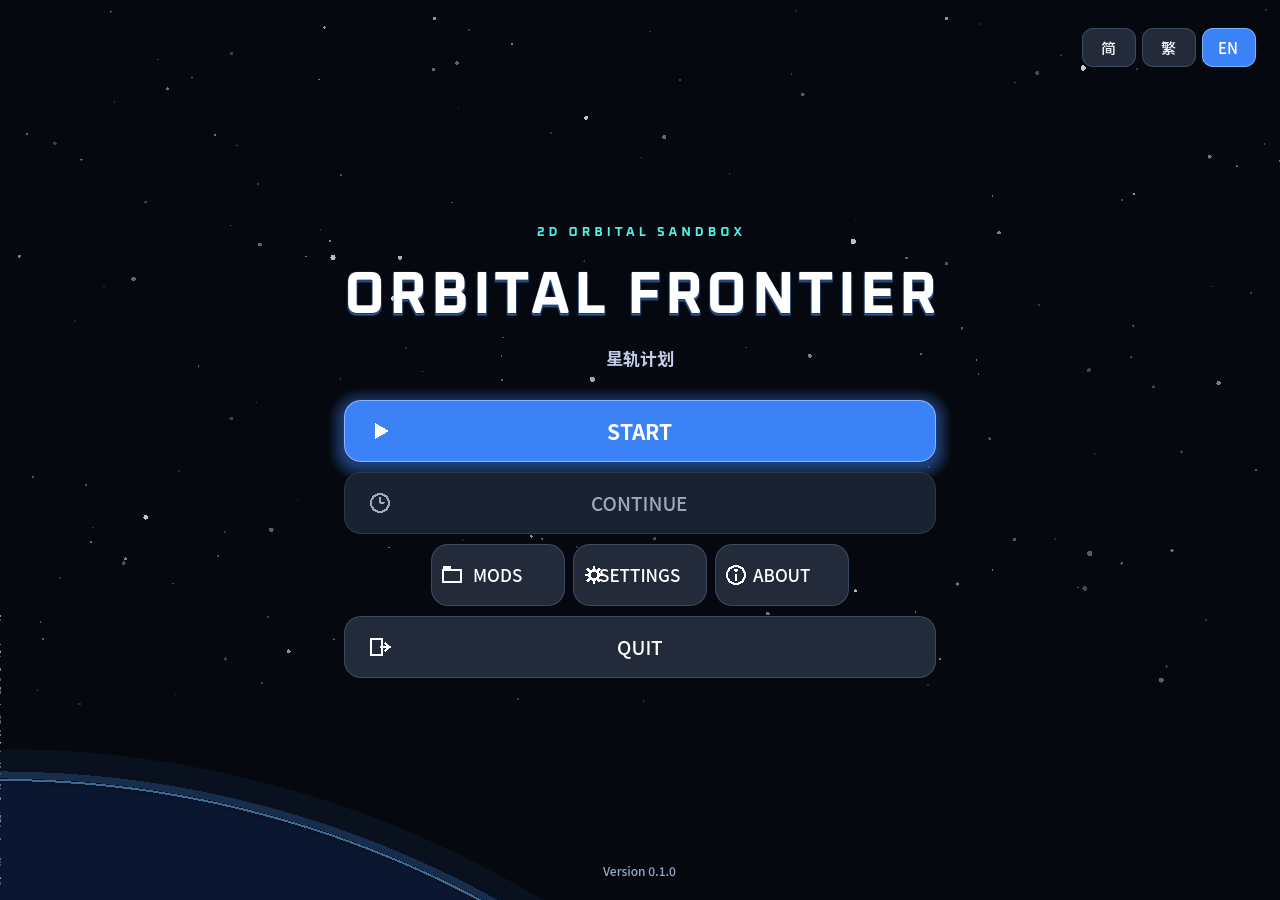
==== website/play/index.html @ 99273377 "feat: 星轨计划 ORBITAL FRONTIER — 2D 轨道航天沙盒（Godot 4.7） 一个原创的航天模拟游戏：自由组装多级火箭，在真实引力场中发射、重力转弯、 入轨、变轨与着陆。使用 " ====
<!DOCTYPE html>
<html lang="en">
	<head>
		<meta charset="utf-8">
		<meta name="viewport" content="width=device-width, user-scalable=no, initial-scale=1.0">
		<title>Orbital Frontier</title>
		<style>
html, body, #canvas {
	margin: 0;
	padding: 0;
	border: 0;
}

body {
	color: white;
	background-color: black;
	overflow: hidden;
	touch-action: none;
}

#canvas {
	display: block;
}

#canvas:focus {
	outline: none;
}

#status, #status-splash, #status-progress {
	position: absolute;
	left: 0;
	right: 0;
}

#status, #status-splash {
	top: 0;
	bottom: 0;
}

#status {
	background-color: #06080f;
	display: flex;
	flex-direction: column;
	justify-content: center;
	align-items: center;
	visibility: hidden;
}

#status-splash {
	max-height: 100%;
	max-width: 100%;
	margin: auto;
}

#status-splash.show-image--false {
	display: none;
}

#status-splash.fullsize--true {
	height: 100%;
	width: 100%;
	object-fit: contain;
}

#status-splash.use-filter--false {
	image-rendering: pixelated;
}

#status-progress, #status-notice {
	display: none;
}

#status-progress {
	bottom: 10%;
	width: 50%;
	margin: 0 auto;
}

#status-notice {
	background-color: #5b3943;
	border-radius: 0.5rem;
	border: 1px solid #9b3943;
	color: #e0e0e0;
	font-family: 'Noto Sans', 'Droid Sans', Arial, sans-serif;
	line-height: 1.3;
	margin: 0 2rem;
	overflow: hidden;
	padding: 1rem;
	text-align: center;
	z-index: 1;
}
		</style>
		<link id="-gd-engine-icon" rel="icon" type="image/png" href="index.icon.png" />
<link rel="apple-touch-icon" href="index.apple-touch-icon.png"/>

	</head>
	<body>
		<canvas id="canvas">
			Your browser does not support the canvas tag.
		</canvas>

		<noscript>
			Your browser does not support JavaScript.
		</noscript>

		<div id="status">
			<img id="status-splash" class="show-image--false fullsize--true use-filter--true" src="index.png" alt="">
			<progress id="status-progress"></progress>
			<div id="status-notice"></div>
		</div>

		<script src="index.js"></script>
		<script>
const GODOT_CONFIG = {"args":[],"canvasResizePolicy":2,"emscriptenPoolSize":8,"ensureCrossOriginIsolationHeaders":true,"executable":"index","experimentalVK":false,"fileSizes":{"index.pck":896152,"index.wasm":39514754},"focusCanvas":true,"gdextensionLibs":[],"godotPoolSize":4};
const GODOT_THREADS_ENABLED = false;
const engine = new Engine(GODOT_CONFIG);

(function () {
	const statusOverlay = document.getElementById('status');
	const statusProgress = document.getElementById('status-progress');
	const statusNotice = document.getElementById('status-notice');

	let initializing = true;
	let statusMode = '';

	function setStatusMode(mode) {
		if (statusMode === mode || !initializing) {
			return;
		}
		if (mode === 'hidden') {
			statusOverlay.remove();
			initializing = false;
			return;
		}
		statusOverlay.style.visibility = 'visible';
		statusProgress.style.display = mode === 'progress' ? 'block' : 'none';
		statusNotice.style.display = mode === 'notice' ? 'block' : 'none';
		statusMode = mode;
	}

	function setStatusNotice(text) {
		while (statusNotice.lastChild) {
			statusNotice.removeChild(statusNotice.lastChild);
		}
		const lines = text.split('\n');
		lines.forEach((line) => {
			statusNotice.appendChild(document.createTextNode(line));
			statusNotice.appendChild(document.createElement('br'));
		});
	}

	function displayFailureNotice(err) {
		console.error(err);
		if (err instanceof Error) {
			setStatusNotice(err.message);
		} else if (typeof err === 'string') {
			setStatusNotice(err);
		} else {
			setStatusNotice('An unknown error occurred.');
		}
		setStatusMode('notice');
		initializing = false;
	}

	const missing = Engine.getMissingFeatures({
		threads: GODOT_THREADS_ENABLED,
	});

	if (missing.length !== 0) {
		if (GODOT_CONFIG['serviceWorker'] && GODOT_CONFIG['ensureCrossOriginIsolationHeaders'] && 'serviceWorker' in navigator) {
			let serviceWorkerRegistrationPromise;
			try {
				serviceWorkerRegistrationPromise = navigator.serviceWorker.getRegistration();
			} catch (err) {
				serviceWorkerRegistrationPromise = Promise.reject(new Error('Service worker registration failed.'));
			}
			// There's a chance that installing the service worker would fix the issue
			Promise.race([
				serviceWorkerRegistrationPromise.then((registration) => {
					if (registration != null) {
						return Promise.reject(new Error('Service worker already exists.'));
					}
					return registration;
				}).then(() => engine.installServiceWorker()),
				// For some reason, `getRegistration()` can stall
				new Promise((resolve) => {
					setTimeout(() => resolve(), 2000);
				}),
			]).then(() => {
				// Reload if there was no error.
				window.location.reload();
			}).catch((err) => {
				console.error('Error while registering service worker:', err);
			});
		} else {
			// Display the message as usual
			const missingMsg = 'Error\nThe following features required to run Godot projects on the Web are missing:\n';
			displayFailureNotice(missingMsg + missing.join('\n'));
		}
	} else {
		setStatusMode('progress');
		engine.startGame({
			'onProgress': function (current, total) {
				if (current > 0 && total > 0) {
					statusProgress.value = current;
					statusProgress.max = total;
				} else {
					statusProgress.removeAttribute('value');
					statusProgress.removeAttribute('max');
				}
			},
		}).then(() => {
			setStatusMode('hidden');
		}, displayFailureNotice);
	}
}());
		</script>
	</body>
</html>
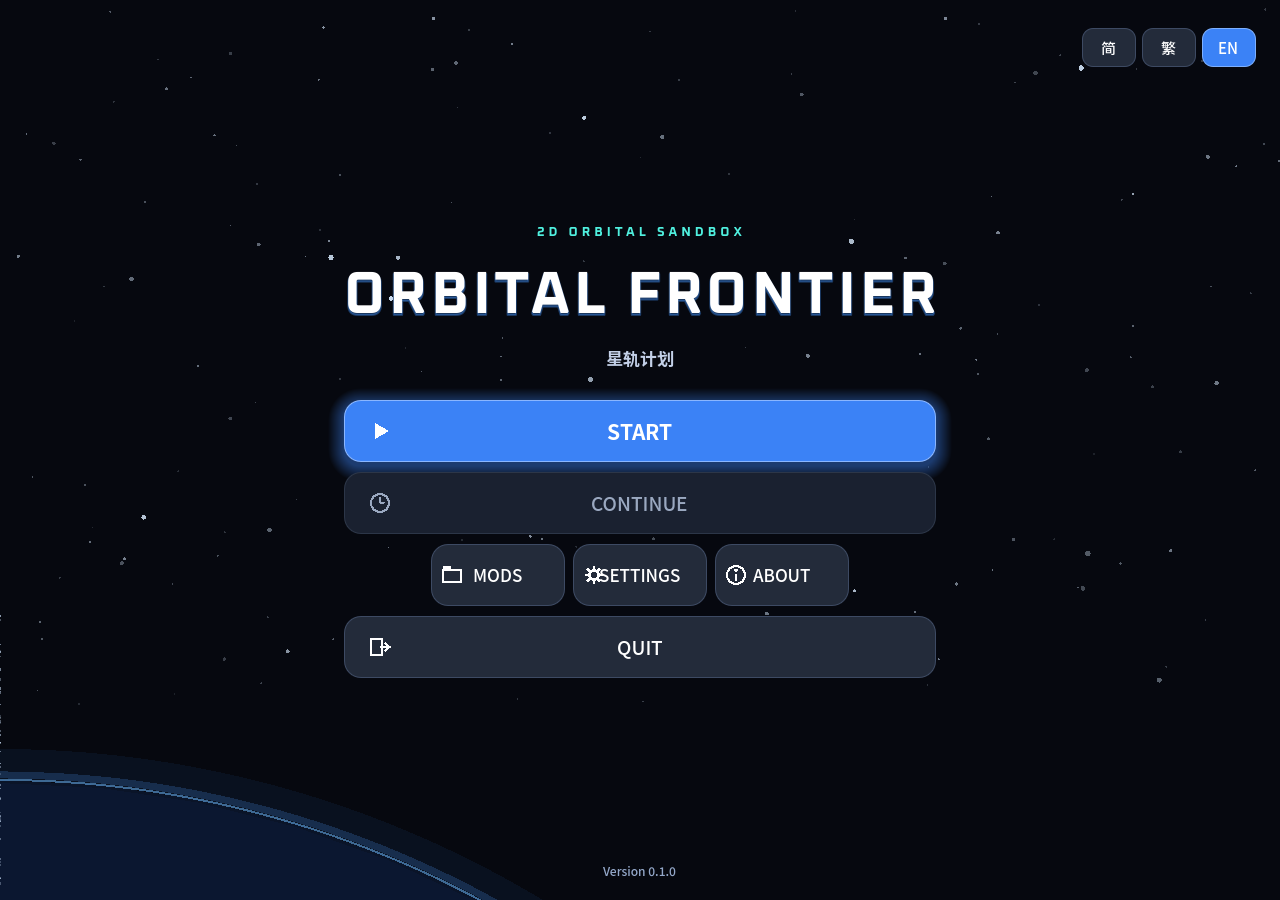
==== commit 97c89055: "refactor(ui): 统一全站视觉规范，重做官网 游戏内 UI - UiKit 新增尺寸/字号/圆角常量，以及 page_scaffold 统一页面骨架 - 设置 / 存档 / Mod / 关于" ====
--- a/website/play/index.html
+++ b/website/play/index.html
@@ -111,7 +111,7 @@
 
 		<script src="index.js"></script>
 		<script>
-const GODOT_CONFIG = {"args":[],"canvasResizePolicy":2,"emscriptenPoolSize":8,"ensureCrossOriginIsolationHeaders":true,"executable":"index","experimentalVK":false,"fileSizes":{"index.pck":896152,"index.wasm":39514754},"focusCanvas":true,"gdextensionLibs":[],"godotPoolSize":4};
+const GODOT_CONFIG = {"args":[],"canvasResizePolicy":2,"emscriptenPoolSize":8,"ensureCrossOriginIsolationHeaders":true,"executable":"index","experimentalVK":false,"fileSizes":{"index.pck":896568,"index.wasm":39514754},"focusCanvas":true,"gdextensionLibs":[],"godotPoolSize":4};
 const GODOT_THREADS_ENABLED = false;
 const engine = new Engine(GODOT_CONFIG);
 
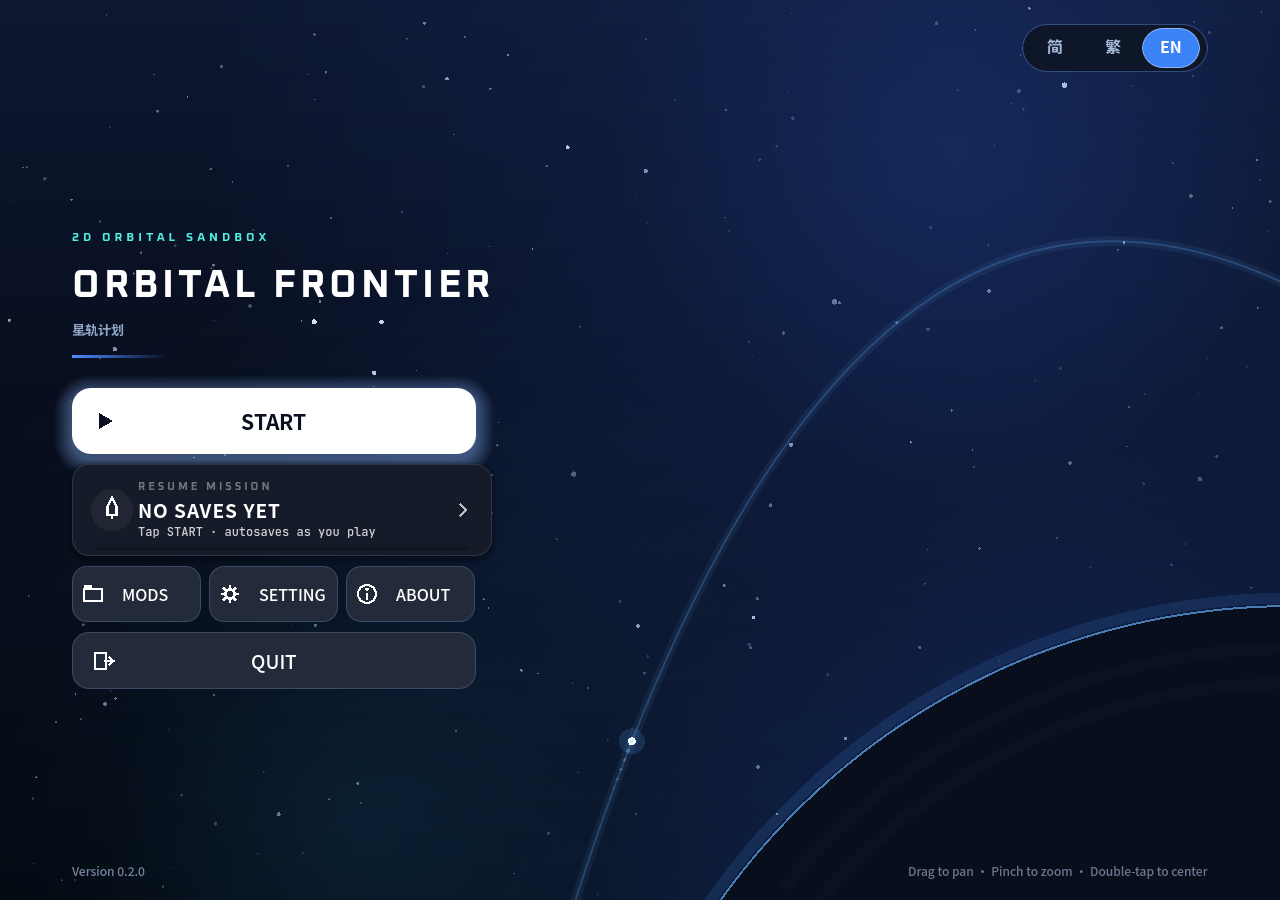
==== commit b0dc4493: "feat(ui): 主菜单重做、页面转场、触屏与动效全面升级 - 主菜单：左栏品牌 + 程序化轨道背景，存档摘要卡片，滑动语言切换，错峰入场 - 全局：页面滑入/缩放转场，按钮按压回弹 + 触感，启动" ====
--- a/website/play/index.html
+++ b/website/play/index.html
@@ -111,7 +111,7 @@
 
 		<script src="index.js"></script>
 		<script>
-const GODOT_CONFIG = {"args":[],"canvasResizePolicy":2,"emscriptenPoolSize":8,"ensureCrossOriginIsolationHeaders":true,"executable":"index","experimentalVK":false,"fileSizes":{"index.pck":896568,"index.wasm":39514754},"focusCanvas":true,"gdextensionLibs":[],"godotPoolSize":4};
+const GODOT_CONFIG = {"args":[],"canvasResizePolicy":2,"emscriptenPoolSize":8,"ensureCrossOriginIsolationHeaders":true,"executable":"index","experimentalVK":false,"fileSizes":{"index.pck":926572,"index.wasm":39514754},"focusCanvas":true,"gdextensionLibs":[],"godotPoolSize":4};
 const GODOT_THREADS_ENABLED = false;
 const engine = new Engine(GODOT_CONFIG);
 
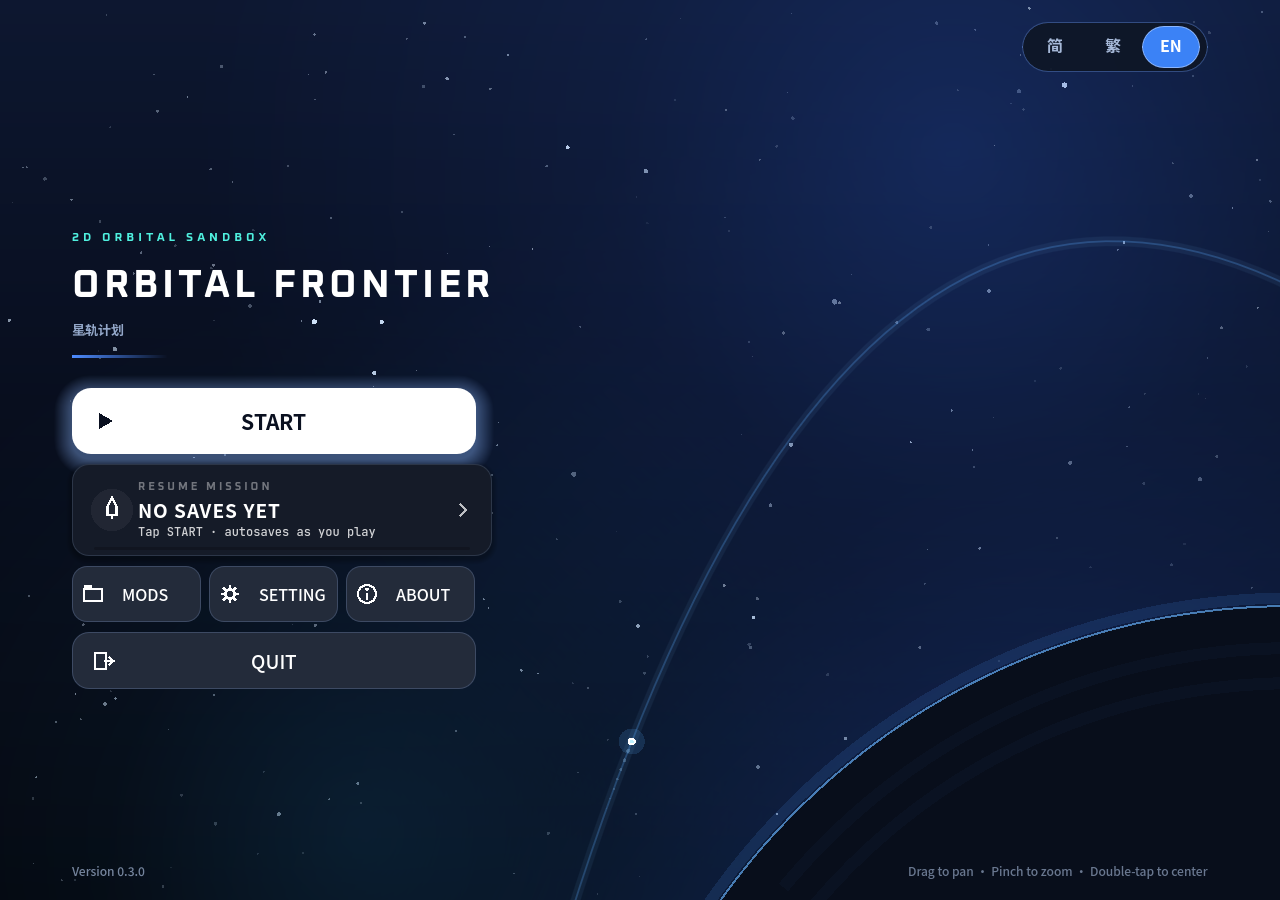
==== commit acbb05fe: "feat: 工坊网格自由建造、蓝图铺满、参数条合并为一条；修复刘海屏画面被裁 - 工坊：蓝图铺满整屏，13 个零件收进左侧双列图标栏 - 网格建造：0.5 m 网格，拖拽自由摆放并吸附，重叠检测、就地" ====
--- a/website/play/index.html
+++ b/website/play/index.html
@@ -111,7 +111,7 @@
 
 		<script src="index.js"></script>
 		<script>
-const GODOT_CONFIG = {"args":[],"canvasResizePolicy":2,"emscriptenPoolSize":8,"ensureCrossOriginIsolationHeaders":true,"executable":"index","experimentalVK":false,"fileSizes":{"index.pck":926572,"index.wasm":39514754},"focusCanvas":true,"gdextensionLibs":[],"godotPoolSize":4};
+const GODOT_CONFIG = {"args":[],"canvasResizePolicy":2,"emscriptenPoolSize":8,"ensureCrossOriginIsolationHeaders":true,"executable":"index","experimentalVK":false,"fileSizes":{"index.pck":938076,"index.wasm":39514754},"focusCanvas":true,"gdextensionLibs":[],"godotPoolSize":4};
 const GODOT_THREADS_ENABLED = false;
 const engine = new Engine(GODOT_CONFIG);
 
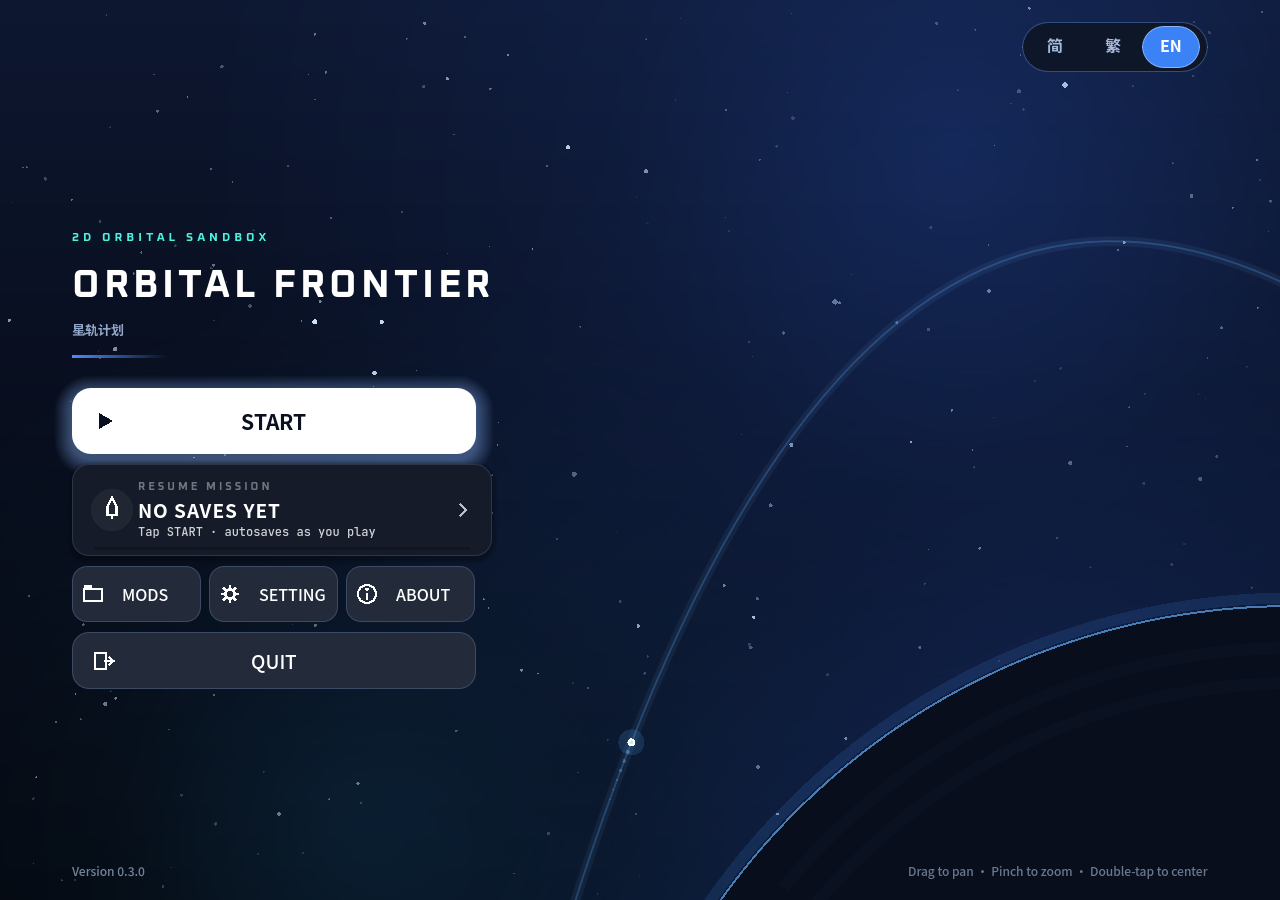
==== commit 9b7a4a55: "fix(workshop): 提示条独立锚定不再被挤成 1px；蓝图加发射台" ====
--- a/website/play/index.html
+++ b/website/play/index.html
@@ -111,7 +111,7 @@
 
 		<script src="index.js"></script>
 		<script>
-const GODOT_CONFIG = {"args":[],"canvasResizePolicy":2,"emscriptenPoolSize":8,"ensureCrossOriginIsolationHeaders":true,"executable":"index","experimentalVK":false,"fileSizes":{"index.pck":938076,"index.wasm":39514754},"focusCanvas":true,"gdextensionLibs":[],"godotPoolSize":4};
+const GODOT_CONFIG = {"args":[],"canvasResizePolicy":2,"emscriptenPoolSize":8,"ensureCrossOriginIsolationHeaders":true,"executable":"index","experimentalVK":false,"fileSizes":{"index.pck":938892,"index.wasm":39514754},"focusCanvas":true,"gdextensionLibs":[],"godotPoolSize":4};
 const GODOT_THREADS_ENABLED = false;
 const engine = new Engine(GODOT_CONFIG);
 
